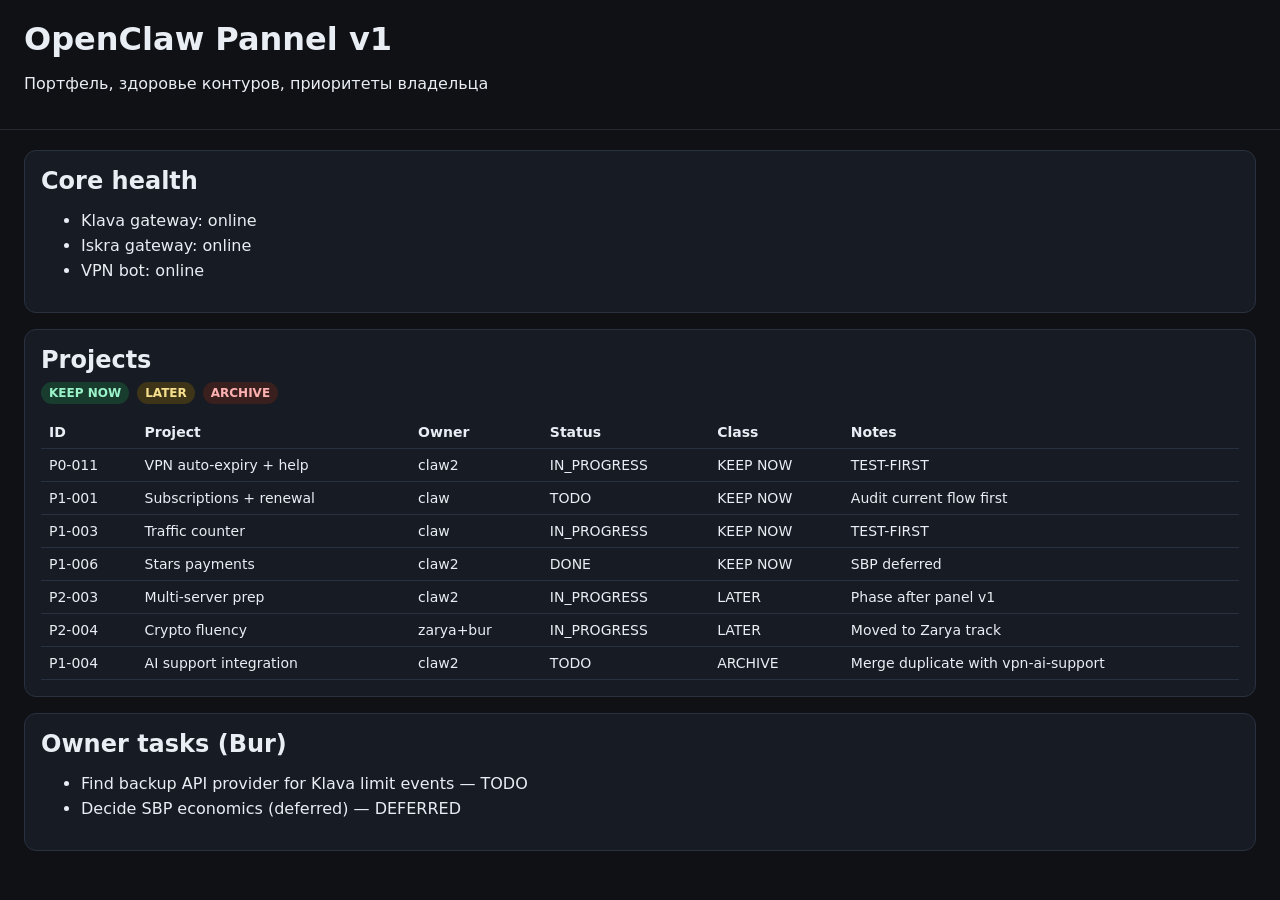
==== index.html @ 4427895f "feat: bootstrap panel v1 static dashboard scaffold" ====
<!doctype html>
<html lang="ru">
  <head>
    <meta charset="UTF-8" />
    <meta name="viewport" content="width=device-width, initial-scale=1.0" />
    <title>Pannel v1</title>
    <link rel="stylesheet" href="styles.css" />
  </head>
  <body>
    <header>
      <h1>OpenClaw Pannel v1</h1>
      <p>Портфель, здоровье контуров, приоритеты владельца</p>
    </header>

    <main>
      <section class="card">
        <h2>Core health</h2>
        <ul id="health-list"></ul>
      </section>

      <section class="card">
        <h2>Projects</h2>
        <div class="legend">
          <span class="pill keep">KEEP NOW</span>
          <span class="pill later">LATER</span>
          <span class="pill archive">ARCHIVE</span>
        </div>
        <table>
          <thead>
            <tr>
              <th>ID</th><th>Project</th><th>Owner</th><th>Status</th><th>Class</th><th>Notes</th>
            </tr>
          </thead>
          <tbody id="projects-body"></tbody>
        </table>
      </section>

      <section class="card">
        <h2>Owner tasks (Bur)</h2>
        <ul id="owner-tasks"></ul>
      </section>
    </main>

    <script src="app.js"></script>
  </body>
</html>
---- styles.css ----
body{font-family:system-ui,Segoe UI,Arial,sans-serif;background:#0f1115;color:#e9edf4;margin:0}header{padding:20px 24px;border-bottom:1px solid #242933}main{padding:20px 24px;display:grid;gap:16px}.card{background:#171b23;border:1px solid #2a3240;border-radius:12px;padding:16px}h1,h2{margin:0 0 8px}table{width:100%;border-collapse:collapse;font-size:14px}th,td{padding:8px;border-bottom:1px solid #283142;text-align:left}.pill{padding:4px 8px;border-radius:999px;font-size:12px;font-weight:700}.keep{background:#183d2f;color:#9bf3ca}.later{background:#3e3518;color:#f6df8d}.archive{background:#3a1f1f;color:#ffb0b0}.legend{display:flex;gap:8px;margin:8px 0 12px}li{margin:6px 0}
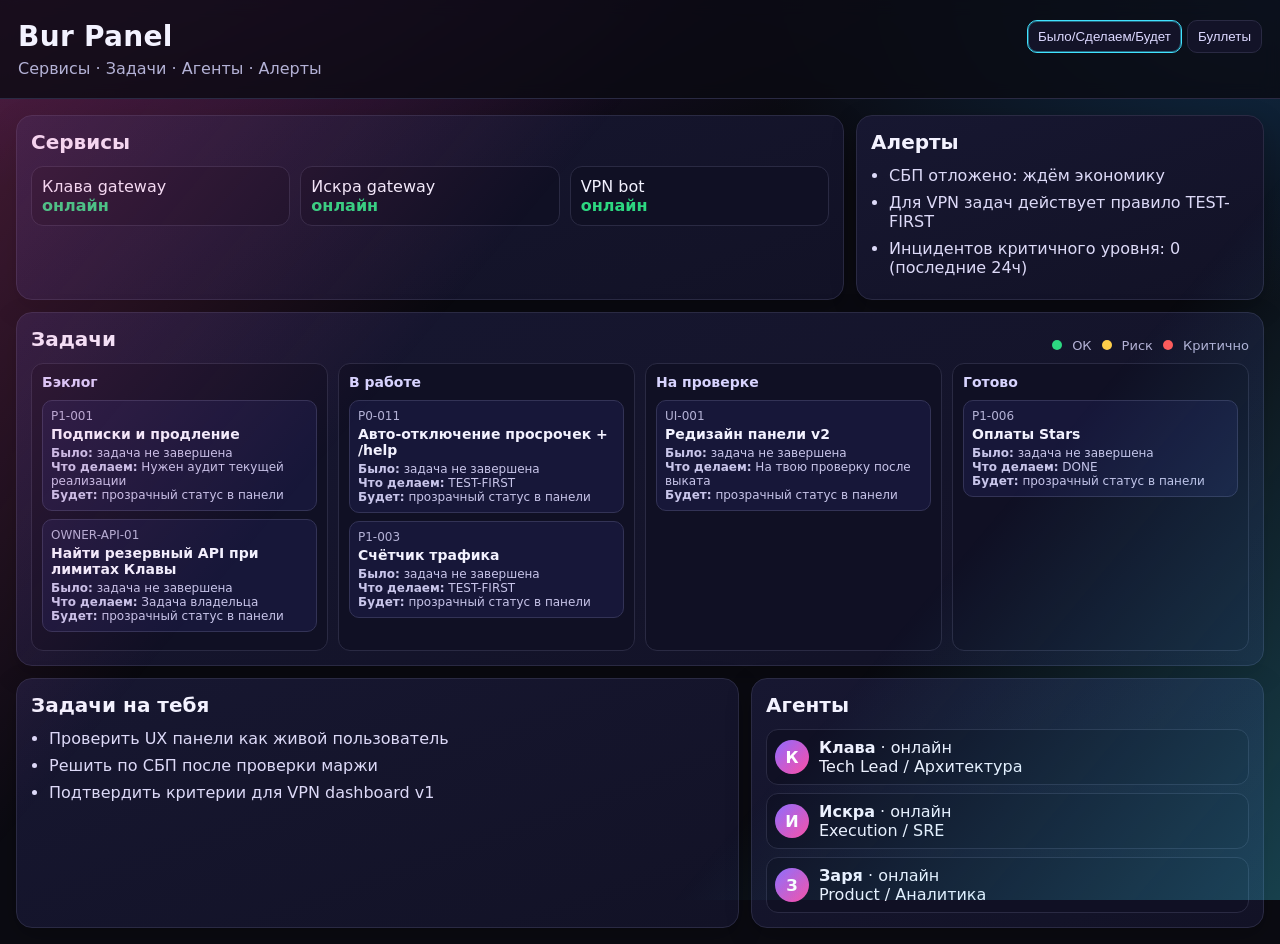
==== commit b3e37371: "feat(ui): redesign v2 with punk-anime style and task-centric layout" ====
--- a/index.html
+++ b/index.html
@@ -3,41 +3,53 @@
   <head>
     <meta charset="UTF-8" />
     <meta name="viewport" content="width=device-width, initial-scale=1.0" />
-    <title>Pannel v1</title>
+    <title>Bur Panel v1</title>
     <link rel="stylesheet" href="styles.css" />
   </head>
   <body>
-    <header>
-      <h1>OpenClaw Pannel v1</h1>
-      <p>Портфель, здоровье контуров, приоритеты владельца</p>
+    <div class="bg-glow"></div>
+    <header class="topbar">
+      <div>
+        <h1>Bur Panel</h1>
+        <p>Сервисы · Задачи · Агенты · Алерты</p>
+      </div>
+      <div class="switcher">
+        <button id="view-brief" class="active">Было/Сделаем/Будет</button>
+        <button id="view-list">Буллеты</button>
+      </div>
     </header>
 
-    <main>
-      <section class="card">
-        <h2>Core health</h2>
-        <ul id="health-list"></ul>
+    <main class="grid">
+      <section class="card" id="services-card">
+        <h2>Сервисы</h2>
+        <div id="services" class="service-grid"></div>
       </section>
 
-      <section class="card">
-        <h2>Projects</h2>
-        <div class="legend">
-          <span class="pill keep">KEEP NOW</span>
-          <span class="pill later">LATER</span>
-          <span class="pill archive">ARCHIVE</span>
-        </div>
-        <table>
-          <thead>
-            <tr>
-              <th>ID</th><th>Project</th><th>Owner</th><th>Status</th><th>Class</th><th>Notes</th>
-            </tr>
-          </thead>
-          <tbody id="projects-body"></tbody>
-        </table>
+      <section class="card" id="alerts-card">
+        <h2>Алерты</h2>
+        <ul id="alerts" class="list"></ul>
       </section>
 
-      <section class="card">
-        <h2>Owner tasks (Bur)</h2>
-        <ul id="owner-tasks"></ul>
+      <section class="card wide" id="tasks-card">
+        <div class="row between">
+          <h2>Задачи</h2>
+          <div class="legend">
+            <span class="dot green"></span>ОК
+            <span class="dot yellow"></span>Риск
+            <span class="dot red"></span>Критично
+          </div>
+        </div>
+        <div class="kanban" id="kanban"></div>
+      </section>
+
+      <section class="card" id="owner-card">
+        <h2>Задачи на тебя</h2>
+        <ul id="ownerTasks" class="list"></ul>
+      </section>
+
+      <section class="card" id="agents-card">
+        <h2>Агенты</h2>
+        <div id="agents" class="agents"></div>
       </section>
     </main>
 
--- a/styles.css
+++ b/styles.css
@@ -1 +1,14 @@
-body{font-family:system-ui,Segoe UI,Arial,sans-serif;background:#0f1115;color:#e9edf4;margin:0}header{padding:20px 24px;border-bottom:1px solid #242933}main{padding:20px 24px;display:grid;gap:16px}.card{background:#171b23;border:1px solid #2a3240;border-radius:12px;padding:16px}h1,h2{margin:0 0 8px}table{width:100%;border-collapse:collapse;font-size:14px}th,td{padding:8px;border-bottom:1px solid #283142;text-align:left}.pill{padding:4px 8px;border-radius:999px;font-size:12px;font-weight:700}.keep{background:#183d2f;color:#9bf3ca}.later{background:#3e3518;color:#f6df8d}.archive{background:#3a1f1f;color:#ffb0b0}.legend{display:flex;gap:8px;margin:8px 0 12px}li{margin:6px 0}+:root{--bg:#0b0b12;--card:#151528;--line:#2a2a43;--text:#f3f2ff;--muted:#b4b2d6;--pink:#ff4da6;--cyan:#41e3ff;--violet:#8f6bff;--ok:#2dd881;--warn:#ffcf4a;--crit:#ff5b5b}
+*{box-sizing:border-box}body{margin:0;background:radial-gradient(1200px 500px at 20% -10%,#2a1244 0%,transparent 60%),radial-gradient(900px 500px at 100% 0,#102d49 0%,transparent 60%),var(--bg);color:var(--text);font-family:Inter,system-ui,Segoe UI,Arial,sans-serif}
+.bg-glow{position:fixed;inset:0;pointer-events:none;opacity:.25;background:linear-gradient(130deg,var(--pink),transparent 35%,transparent 70%,var(--cyan))}
+.topbar{padding:20px 18px;display:flex;justify-content:space-between;align-items:flex-start;border-bottom:1px solid var(--line);position:sticky;top:0;background:rgba(11,11,18,.8);backdrop-filter:blur(8px)}
+h1{margin:0;font-size:28px;letter-spacing:.3px}h2{margin:0 0 12px;font-size:20px}p{margin:6px 0 0;color:var(--muted)}
+.grid{padding:16px;display:grid;grid-template-columns:repeat(12,1fr);gap:12px}.card{background:linear-gradient(160deg,#171731,#121226);border:1px solid var(--line);border-radius:16px;padding:14px;box-shadow:0 8px 24px rgba(0,0,0,.25)}
+#services-card{grid-column:span 8}#alerts-card{grid-column:span 4}.wide{grid-column:span 12}#owner-card{grid-column:span 7}#agents-card{grid-column:span 5}
+.service-grid{display:grid;grid-template-columns:repeat(3,minmax(0,1fr));gap:10px}.svc{padding:10px;border:1px solid var(--line);border-radius:12px;background:#101024}.state{font-weight:700}.state.ok{color:var(--ok)}.state.warn{color:var(--warn)}.state.crit{color:var(--crit)}
+.list{margin:0;padding-left:18px}.list li{margin:8px 0;color:#dddaf8}
+.row{display:flex;align-items:center}.between{justify-content:space-between}.legend{font-size:13px;color:var(--muted);display:flex;gap:10px;align-items:center}.dot{display:inline-block;width:10px;height:10px;border-radius:50%}.green{background:var(--ok)}.yellow{background:var(--warn)}.red{background:var(--crit)}
+.kanban{display:grid;grid-template-columns:repeat(4,minmax(0,1fr));gap:10px}.col{background:#101024;border:1px solid var(--line);border-radius:12px;padding:10px}.col h3{margin:0 0 10px;font-size:14px;color:#d8d4ff}.task{border:1px solid #333356;background:#171739;border-radius:10px;padding:8px;margin:8px 0}.task .id{font-size:12px;color:var(--muted)}.task .title{font-weight:600;font-size:14px;margin-top:3px}.task .meta{font-size:12px;color:#c8c5ea;margin-top:4px}
+.agents{display:grid;gap:8px}.agent{display:flex;align-items:center;gap:10px;border:1px solid var(--line);background:#101024;padding:8px;border-radius:12px}.avatar{width:34px;height:34px;border-radius:50%;display:grid;place-items:center;font-weight:700;background:linear-gradient(135deg,var(--violet),var(--pink));color:white}
+.switcher button{background:#131328;color:#dcd8ff;border:1px solid var(--line);border-radius:10px;padding:8px 10px;cursor:pointer}.switcher .active{border-color:var(--cyan);box-shadow:0 0 0 1px rgba(65,227,255,.4) inset}
+@media (max-width:980px){#services-card,#alerts-card,#owner-card,#agents-card,.wide{grid-column:span 12}.service-grid{grid-template-columns:1fr}.kanban{grid-template-columns:1fr 1fr}}
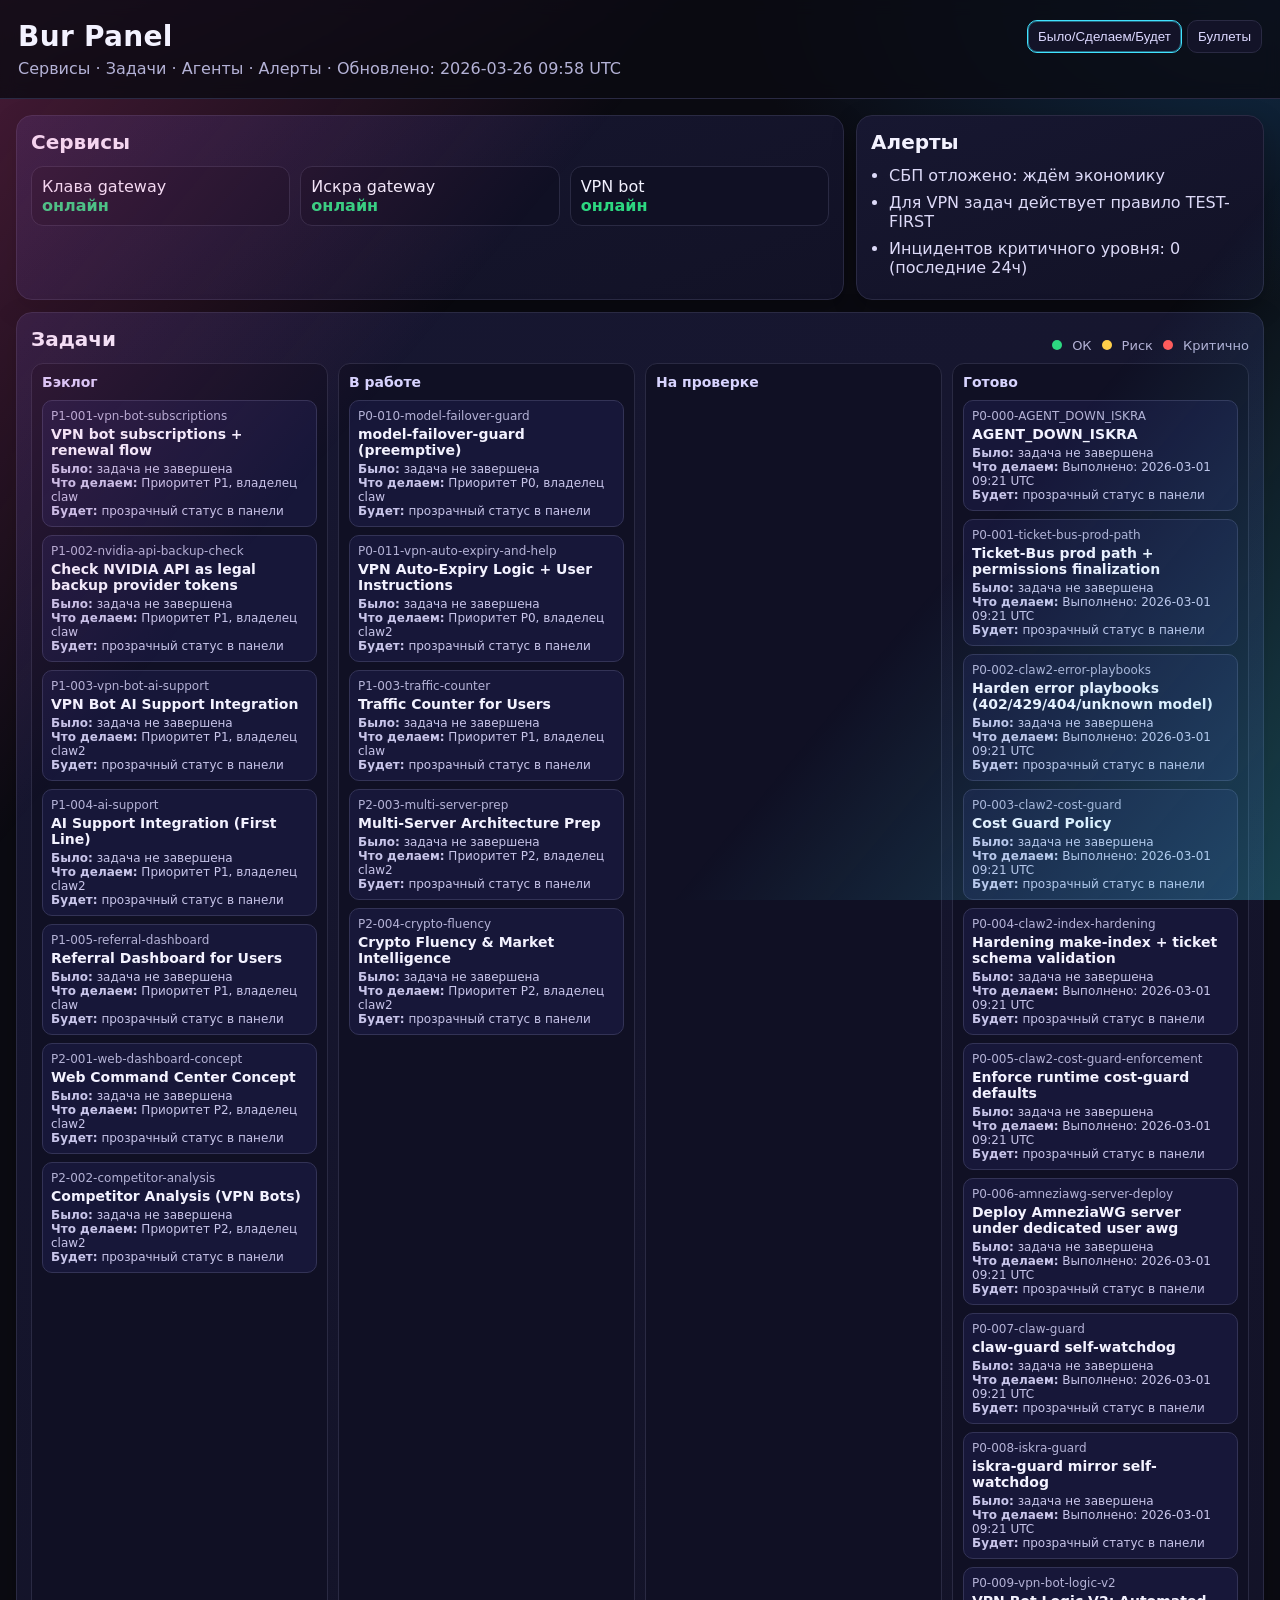
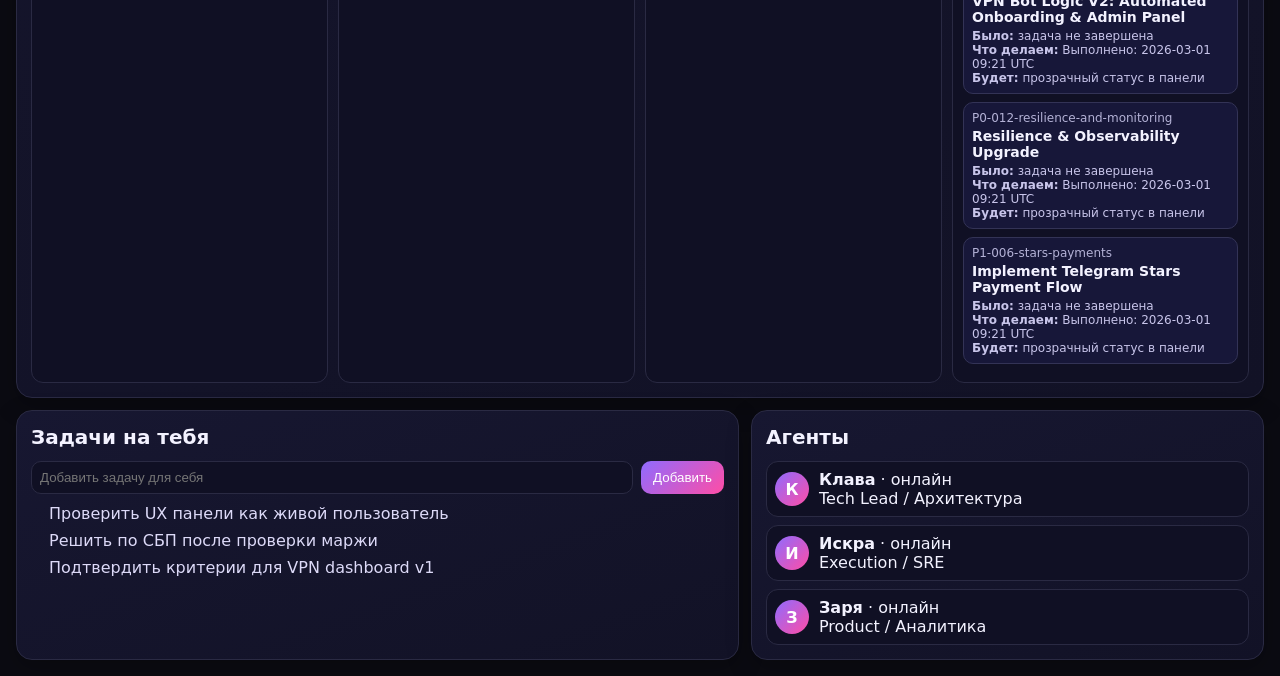
==== commit 653dc215: "feat: add live task feed from INDEX and editable owner tasks" ====
--- a/index.html
+++ b/index.html
@@ -11,7 +11,7 @@
     <header class="topbar">
       <div>
         <h1>Bur Panel</h1>
-        <p>Сервисы · Задачи · Агенты · Алерты</p>
+        <p>Сервисы · Задачи · Агенты · Алерты <span id="generatedAt"></span></p>
       </div>
       <div class="switcher">
         <button id="view-brief" class="active">Было/Сделаем/Будет</button>
@@ -44,6 +44,10 @@
 
       <section class="card" id="owner-card">
         <h2>Задачи на тебя</h2>
+        <form id="ownerForm" class="owner-form">
+          <input id="ownerInput" type="text" placeholder="Добавить задачу для себя" />
+          <button type="submit">Добавить</button>
+        </form>
         <ul id="ownerTasks" class="list"></ul>
       </section>
 
--- a/styles.css
+++ b/styles.css
@@ -11,4 +11,6 @@
 .kanban{display:grid;grid-template-columns:repeat(4,minmax(0,1fr));gap:10px}.col{background:#101024;border:1px solid var(--line);border-radius:12px;padding:10px}.col h3{margin:0 0 10px;font-size:14px;color:#d8d4ff}.task{border:1px solid #333356;background:#171739;border-radius:10px;padding:8px;margin:8px 0}.task .id{font-size:12px;color:var(--muted)}.task .title{font-weight:600;font-size:14px;margin-top:3px}.task .meta{font-size:12px;color:#c8c5ea;margin-top:4px}
 .agents{display:grid;gap:8px}.agent{display:flex;align-items:center;gap:10px;border:1px solid var(--line);background:#101024;padding:8px;border-radius:12px}.avatar{width:34px;height:34px;border-radius:50%;display:grid;place-items:center;font-weight:700;background:linear-gradient(135deg,var(--violet),var(--pink));color:white}
 .switcher button{background:#131328;color:#dcd8ff;border:1px solid var(--line);border-radius:10px;padding:8px 10px;cursor:pointer}.switcher .active{border-color:var(--cyan);box-shadow:0 0 0 1px rgba(65,227,255,.4) inset}
+.owner-form{display:flex;gap:8px;margin:8px 0 10px}.owner-form input{flex:1;background:#101024;color:#eee;border:1px solid var(--line);border-radius:10px;padding:8px}.owner-form button{background:linear-gradient(135deg,var(--violet),var(--pink));color:#fff;border:0;border-radius:10px;padding:8px 12px}
+.task-owner{display:flex;justify-content:space-between;gap:8px;align-items:center}.task-owner button{background:#2a203d;color:#ddd;border:1px solid #473469;border-radius:8px;padding:2px 8px;cursor:pointer}
 @media (max-width:980px){#services-card,#alerts-card,#owner-card,#agents-card,.wide{grid-column:span 12}.service-grid{grid-template-columns:1fr}.kanban{grid-template-columns:1fr 1fr}}
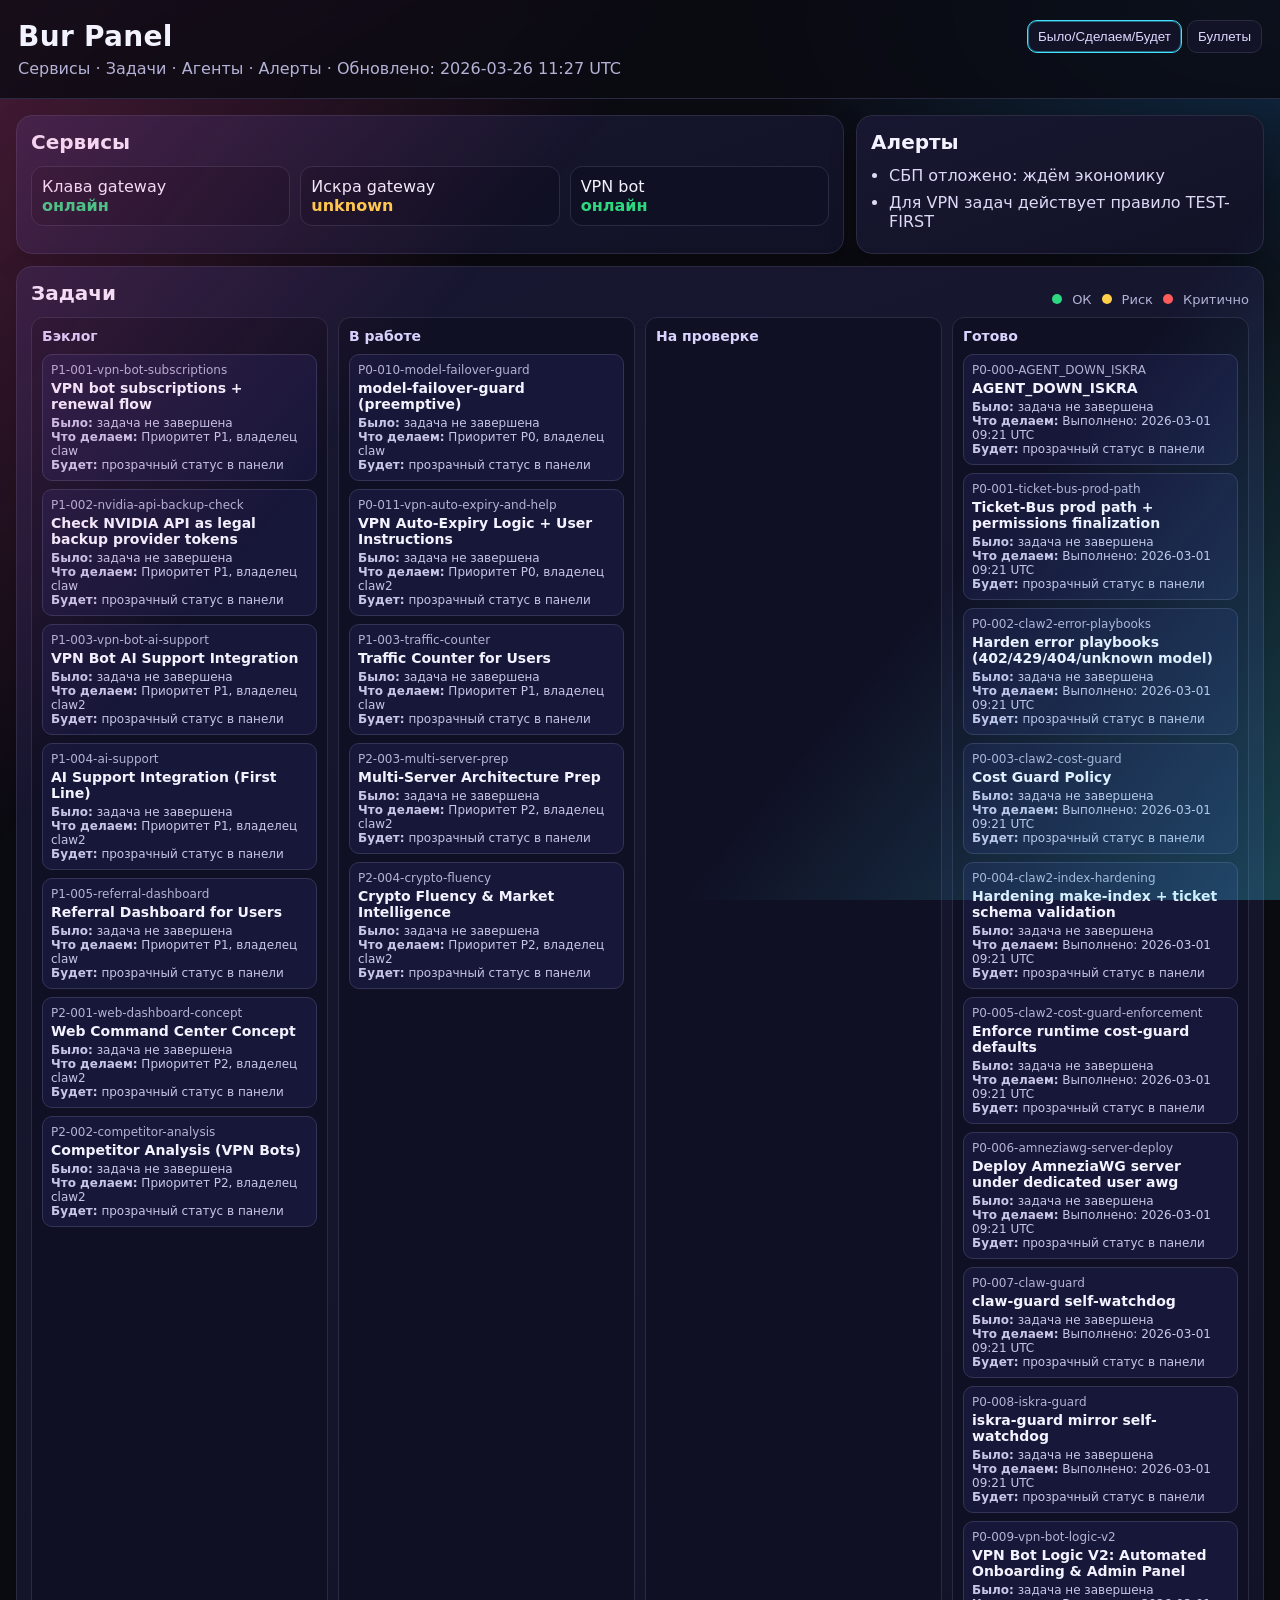
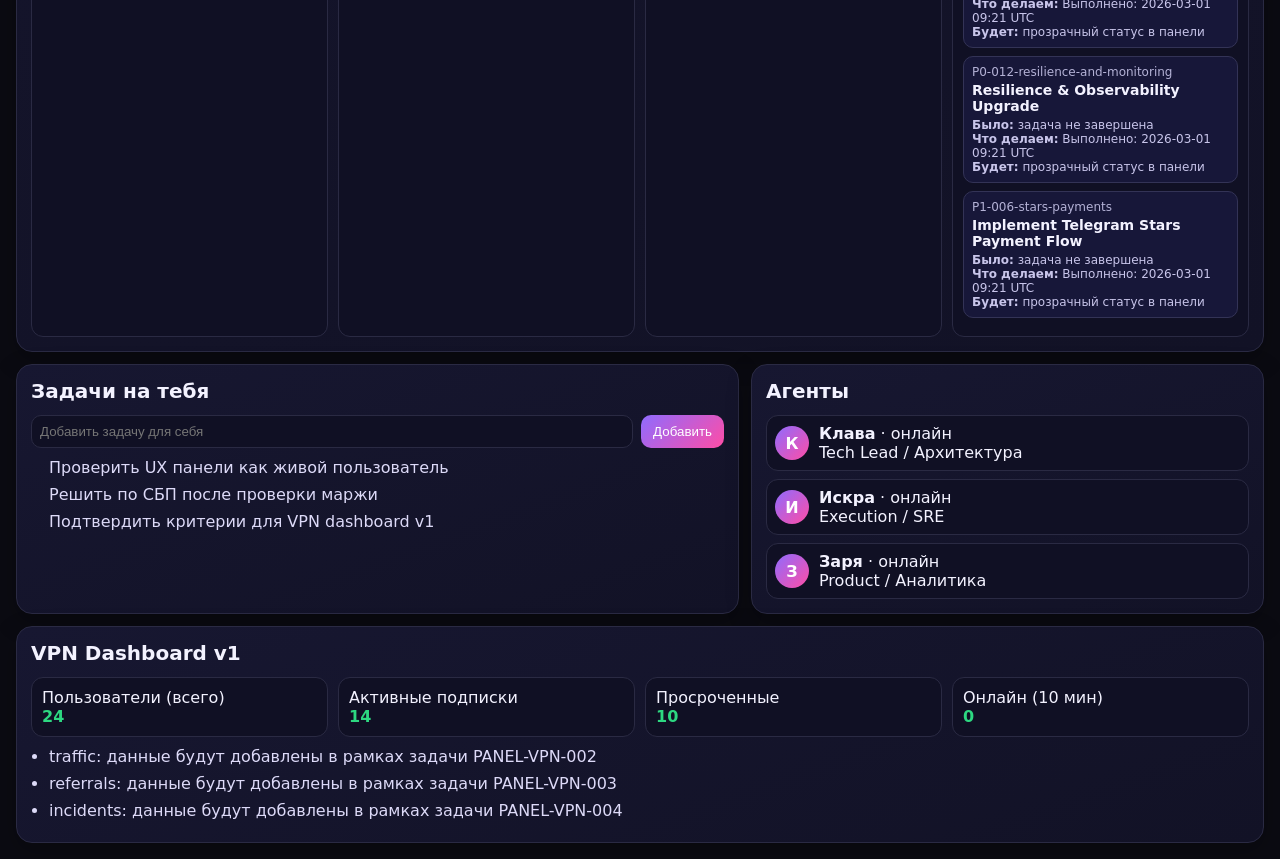
==== commit 1d6e08d0: "feat: add vpn dashboard section with real user/subscription counters" ====
--- a/index.html
+++ b/index.html
@@ -55,6 +55,12 @@
         <h2>Агенты</h2>
         <div id="agents" class="agents"></div>
       </section>
+
+      <section class="card wide" id="vpn-card">
+        <h2>VPN Dashboard v1</h2>
+        <div id="vpnStats" class="service-grid"></div>
+        <ul id="vpnDataNotes" class="list"></ul>
+      </section>
     </main>
 
     <script src="app.js"></script>
--- a/styles.css
+++ b/styles.css
@@ -13,4 +13,5 @@
 .switcher button{background:#131328;color:#dcd8ff;border:1px solid var(--line);border-radius:10px;padding:8px 10px;cursor:pointer}.switcher .active{border-color:var(--cyan);box-shadow:0 0 0 1px rgba(65,227,255,.4) inset}
 .owner-form{display:flex;gap:8px;margin:8px 0 10px}.owner-form input{flex:1;background:#101024;color:#eee;border:1px solid var(--line);border-radius:10px;padding:8px}.owner-form button{background:linear-gradient(135deg,var(--violet),var(--pink));color:#fff;border:0;border-radius:10px;padding:8px 12px}
 .task-owner{display:flex;justify-content:space-between;gap:8px;align-items:center}.task-owner button{background:#2a203d;color:#ddd;border:1px solid #473469;border-radius:8px;padding:2px 8px;cursor:pointer}
-@media (max-width:980px){#services-card,#alerts-card,#owner-card,#agents-card,.wide{grid-column:span 12}.service-grid{grid-template-columns:1fr}.kanban{grid-template-columns:1fr 1fr}}
+#vpnStats{grid-template-columns:repeat(4,minmax(0,1fr));margin-bottom:10px}
+@media (max-width:980px){#services-card,#alerts-card,#owner-card,#agents-card,.wide{grid-column:span 12}.service-grid{grid-template-columns:1fr}.kanban{grid-template-columns:1fr 1fr}#vpnStats{grid-template-columns:1fr 1fr}}
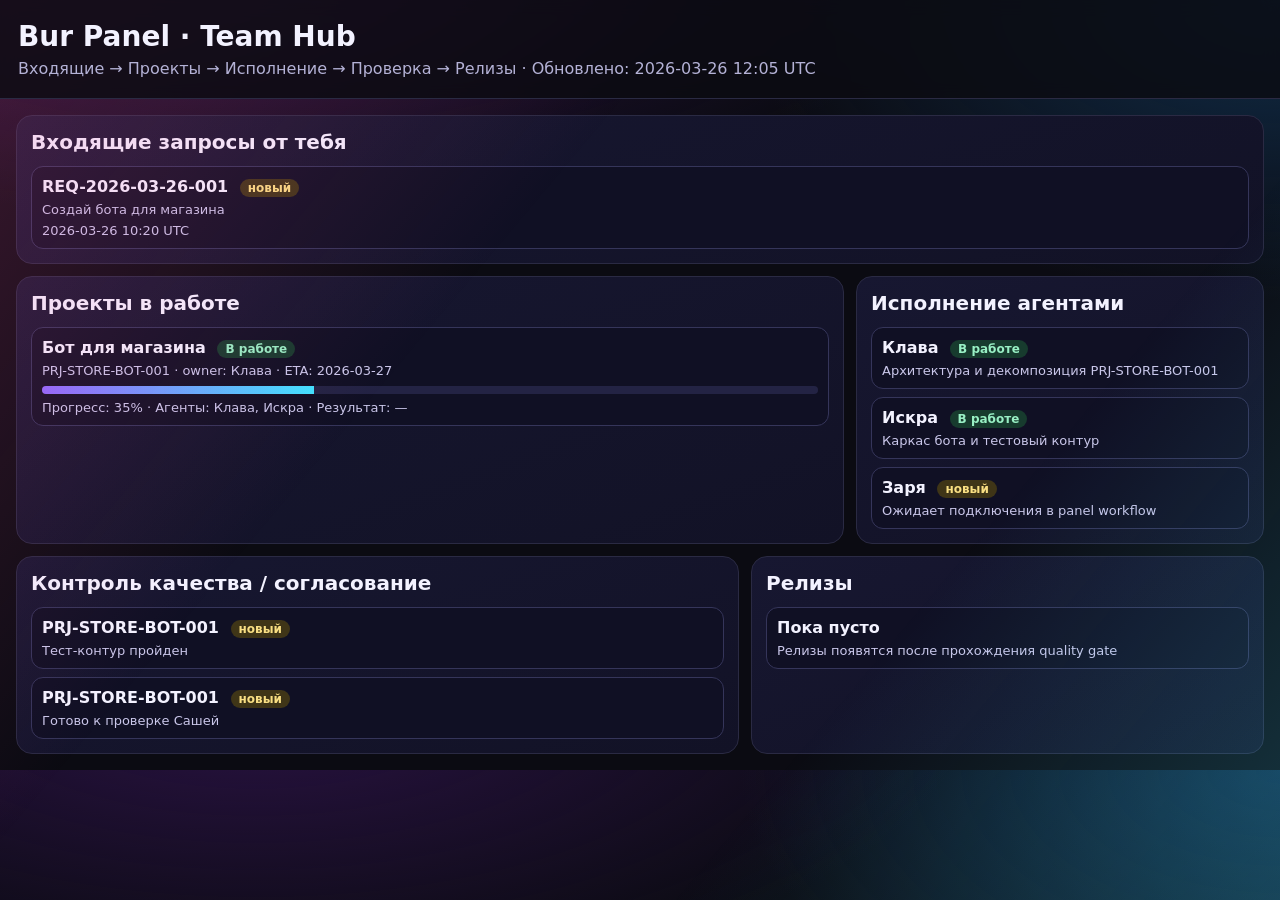
==== commit e6d9c0de: "feat: pivot panel to team hub workflow (request->project->agents->quality->release)" ====
--- a/index.html
+++ b/index.html
@@ -3,63 +3,42 @@
   <head>
     <meta charset="UTF-8" />
     <meta name="viewport" content="width=device-width, initial-scale=1.0" />
-    <title>Bur Panel v1</title>
+    <title>Bur Panel — Team Hub</title>
     <link rel="stylesheet" href="styles.css" />
   </head>
   <body>
     <div class="bg-glow"></div>
     <header class="topbar">
       <div>
-        <h1>Bur Panel</h1>
-        <p>Сервисы · Задачи · Агенты · Алерты <span id="generatedAt"></span></p>
-      </div>
-      <div class="switcher">
-        <button id="view-brief" class="active">Было/Сделаем/Будет</button>
-        <button id="view-list">Буллеты</button>
+        <h1>Bur Panel · Team Hub</h1>
+        <p>Входящие → Проекты → Исполнение → Проверка → Релизы <span id="generatedAt"></span></p>
       </div>
     </header>
 
     <main class="grid">
-      <section class="card" id="services-card">
-        <h2>Сервисы</h2>
-        <div id="services" class="service-grid"></div>
+      <section class="card" style="grid-column: span 12;">
+        <h2>Входящие запросы от тебя</h2>
+        <div id="inbox" class="list-cards"></div>
       </section>
 
-      <section class="card" id="alerts-card">
-        <h2>Алерты</h2>
-        <ul id="alerts" class="list"></ul>
+      <section class="card" style="grid-column: span 8;">
+        <h2>Проекты в работе</h2>
+        <div id="projects" class="list-cards"></div>
       </section>
 
-      <section class="card wide" id="tasks-card">
-        <div class="row between">
-          <h2>Задачи</h2>
-          <div class="legend">
-            <span class="dot green"></span>ОК
-            <span class="dot yellow"></span>Риск
-            <span class="dot red"></span>Критично
-          </div>
-        </div>
-        <div class="kanban" id="kanban"></div>
+      <section class="card" style="grid-column: span 4;">
+        <h2>Исполнение агентами</h2>
+        <div id="agents" class="list-cards"></div>
       </section>
 
-      <section class="card" id="owner-card">
-        <h2>Задачи на тебя</h2>
-        <form id="ownerForm" class="owner-form">
-          <input id="ownerInput" type="text" placeholder="Добавить задачу для себя" />
-          <button type="submit">Добавить</button>
-        </form>
-        <ul id="ownerTasks" class="list"></ul>
+      <section class="card" style="grid-column: span 7;">
+        <h2>Контроль качества / согласование</h2>
+        <div id="quality" class="list-cards"></div>
       </section>
 
-      <section class="card" id="agents-card">
-        <h2>Агенты</h2>
-        <div id="agents" class="agents"></div>
-      </section>
-
-      <section class="card wide" id="vpn-card">
-        <h2>VPN Dashboard v1</h2>
-        <div id="vpnStats" class="service-grid"></div>
-        <ul id="vpnDataNotes" class="list"></ul>
+      <section class="card" style="grid-column: span 5;">
+        <h2>Релизы</h2>
+        <div id="releases" class="list-cards"></div>
       </section>
     </main>
 
--- a/styles.css
+++ b/styles.css
@@ -1,17 +1,10 @@
 :root{--bg:#0b0b12;--card:#151528;--line:#2a2a43;--text:#f3f2ff;--muted:#b4b2d6;--pink:#ff4da6;--cyan:#41e3ff;--violet:#8f6bff;--ok:#2dd881;--warn:#ffcf4a;--crit:#ff5b5b}
 *{box-sizing:border-box}body{margin:0;background:radial-gradient(1200px 500px at 20% -10%,#2a1244 0%,transparent 60%),radial-gradient(900px 500px at 100% 0,#102d49 0%,transparent 60%),var(--bg);color:var(--text);font-family:Inter,system-ui,Segoe UI,Arial,sans-serif}
-.bg-glow{position:fixed;inset:0;pointer-events:none;opacity:.25;background:linear-gradient(130deg,var(--pink),transparent 35%,transparent 70%,var(--cyan))}
-.topbar{padding:20px 18px;display:flex;justify-content:space-between;align-items:flex-start;border-bottom:1px solid var(--line);position:sticky;top:0;background:rgba(11,11,18,.8);backdrop-filter:blur(8px)}
-h1{margin:0;font-size:28px;letter-spacing:.3px}h2{margin:0 0 12px;font-size:20px}p{margin:6px 0 0;color:var(--muted)}
-.grid{padding:16px;display:grid;grid-template-columns:repeat(12,1fr);gap:12px}.card{background:linear-gradient(160deg,#171731,#121226);border:1px solid var(--line);border-radius:16px;padding:14px;box-shadow:0 8px 24px rgba(0,0,0,.25)}
-#services-card{grid-column:span 8}#alerts-card{grid-column:span 4}.wide{grid-column:span 12}#owner-card{grid-column:span 7}#agents-card{grid-column:span 5}
-.service-grid{display:grid;grid-template-columns:repeat(3,minmax(0,1fr));gap:10px}.svc{padding:10px;border:1px solid var(--line);border-radius:12px;background:#101024}.state{font-weight:700}.state.ok{color:var(--ok)}.state.warn{color:var(--warn)}.state.crit{color:var(--crit)}
-.list{margin:0;padding-left:18px}.list li{margin:8px 0;color:#dddaf8}
-.row{display:flex;align-items:center}.between{justify-content:space-between}.legend{font-size:13px;color:var(--muted);display:flex;gap:10px;align-items:center}.dot{display:inline-block;width:10px;height:10px;border-radius:50%}.green{background:var(--ok)}.yellow{background:var(--warn)}.red{background:var(--crit)}
-.kanban{display:grid;grid-template-columns:repeat(4,minmax(0,1fr));gap:10px}.col{background:#101024;border:1px solid var(--line);border-radius:12px;padding:10px}.col h3{margin:0 0 10px;font-size:14px;color:#d8d4ff}.task{border:1px solid #333356;background:#171739;border-radius:10px;padding:8px;margin:8px 0}.task .id{font-size:12px;color:var(--muted)}.task .title{font-weight:600;font-size:14px;margin-top:3px}.task .meta{font-size:12px;color:#c8c5ea;margin-top:4px}
-.agents{display:grid;gap:8px}.agent{display:flex;align-items:center;gap:10px;border:1px solid var(--line);background:#101024;padding:8px;border-radius:12px}.avatar{width:34px;height:34px;border-radius:50%;display:grid;place-items:center;font-weight:700;background:linear-gradient(135deg,var(--violet),var(--pink));color:white}
-.switcher button{background:#131328;color:#dcd8ff;border:1px solid var(--line);border-radius:10px;padding:8px 10px;cursor:pointer}.switcher .active{border-color:var(--cyan);box-shadow:0 0 0 1px rgba(65,227,255,.4) inset}
-.owner-form{display:flex;gap:8px;margin:8px 0 10px}.owner-form input{flex:1;background:#101024;color:#eee;border:1px solid var(--line);border-radius:10px;padding:8px}.owner-form button{background:linear-gradient(135deg,var(--violet),var(--pink));color:#fff;border:0;border-radius:10px;padding:8px 12px}
-.task-owner{display:flex;justify-content:space-between;gap:8px;align-items:center}.task-owner button{background:#2a203d;color:#ddd;border:1px solid #473469;border-radius:8px;padding:2px 8px;cursor:pointer}
-#vpnStats{grid-template-columns:repeat(4,minmax(0,1fr));margin-bottom:10px}
-@media (max-width:980px){#services-card,#alerts-card,#owner-card,#agents-card,.wide{grid-column:span 12}.service-grid{grid-template-columns:1fr}.kanban{grid-template-columns:1fr 1fr}#vpnStats{grid-template-columns:1fr 1fr}}
+.bg-glow{position:fixed;inset:0;pointer-events:none;opacity:.2;background:linear-gradient(130deg,var(--pink),transparent 35%,transparent 70%,var(--cyan))}
+.topbar{padding:20px 18px;border-bottom:1px solid var(--line);position:sticky;top:0;background:rgba(11,11,18,.82);backdrop-filter:blur(8px)}
+h1{margin:0;font-size:28px}h2{margin:0 0 12px;font-size:20px}p{margin:6px 0 0;color:var(--muted)}
+.grid{padding:16px;display:grid;grid-template-columns:repeat(12,1fr);gap:12px}.card{background:linear-gradient(160deg,#171731,#121226);border:1px solid var(--line);border-radius:16px;padding:14px}
+.list-cards{display:grid;gap:8px}.item{border:1px solid #35355a;background:#101024;border-radius:12px;padding:10px}.title{font-weight:700}.meta{font-size:13px;color:#cac7ea;margin-top:6px}
+.state{font-weight:700;font-size:12px;padding:2px 8px;border-radius:999px;margin-left:6px}.state.ok{background:#173b2e;color:#98efc4}.state.warn{background:#3f3517;color:#f9df83}.state.crit{background:#4c1d1d;color:#ffb2b2}
+.progress{height:8px;background:#232344;border-radius:999px;overflow:hidden;margin-top:8px}.bar{height:100%;background:linear-gradient(90deg,var(--violet),var(--cyan))}
+@media (max-width:980px){.card{grid-column:span 12 !important}}
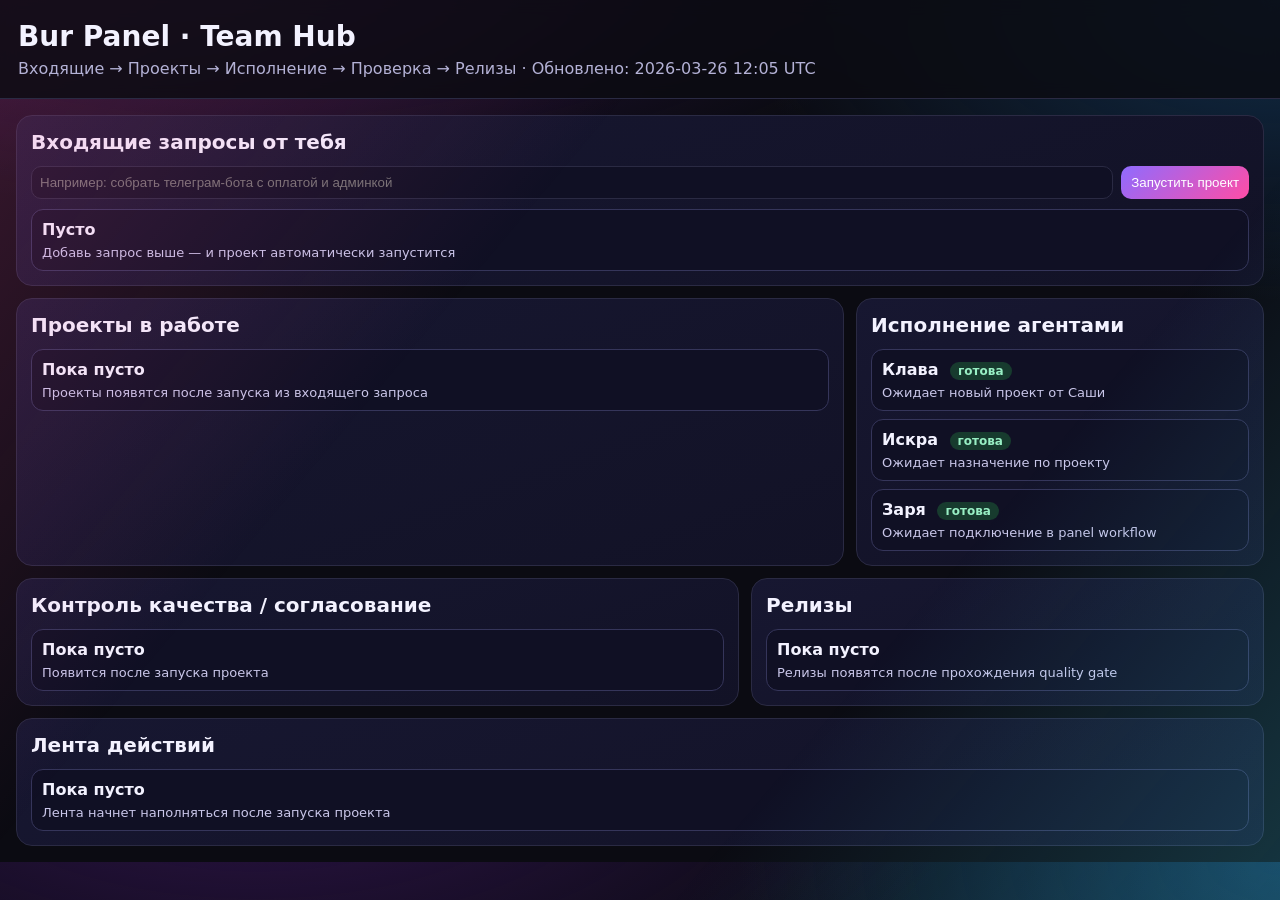
==== commit 10e9caaa: "feat: add request form and one-click project launch workflow in hub" ====
--- a/index.html
+++ b/index.html
@@ -18,6 +18,10 @@
     <main class="grid">
       <section class="card" style="grid-column: span 12;">
         <h2>Входящие запросы от тебя</h2>
+        <form id="newRequestForm" class="owner-form">
+          <input id="newRequestInput" type="text" placeholder="Например: собрать телеграм-бота с оплатой и админкой" />
+          <button type="submit">Запустить проект</button>
+        </form>
         <div id="inbox" class="list-cards"></div>
       </section>
 
@@ -40,6 +44,11 @@
         <h2>Релизы</h2>
         <div id="releases" class="list-cards"></div>
       </section>
+
+      <section class="card" style="grid-column: span 12;">
+        <h2>Лента действий</h2>
+        <div id="activity" class="list-cards"></div>
+      </section>
     </main>
 
     <script src="app.js"></script>
--- a/styles.css
+++ b/styles.css
@@ -7,4 +7,5 @@
 .list-cards{display:grid;gap:8px}.item{border:1px solid #35355a;background:#101024;border-radius:12px;padding:10px}.title{font-weight:700}.meta{font-size:13px;color:#cac7ea;margin-top:6px}
 .state{font-weight:700;font-size:12px;padding:2px 8px;border-radius:999px;margin-left:6px}.state.ok{background:#173b2e;color:#98efc4}.state.warn{background:#3f3517;color:#f9df83}.state.crit{background:#4c1d1d;color:#ffb2b2}
 .progress{height:8px;background:#232344;border-radius:999px;overflow:hidden;margin-top:8px}.bar{height:100%;background:linear-gradient(90deg,var(--violet),var(--cyan))}
+.owner-form{display:flex;gap:8px;margin:8px 0 10px}.owner-form input{flex:1;background:#101024;color:#eee;border:1px solid var(--line);border-radius:10px;padding:8px}.owner-form button,.item button{background:linear-gradient(135deg,var(--violet),var(--pink));color:#fff;border:0;border-radius:10px;padding:7px 10px;cursor:pointer}
 @media (max-width:980px){.card{grid-column:span 12 !important}}
